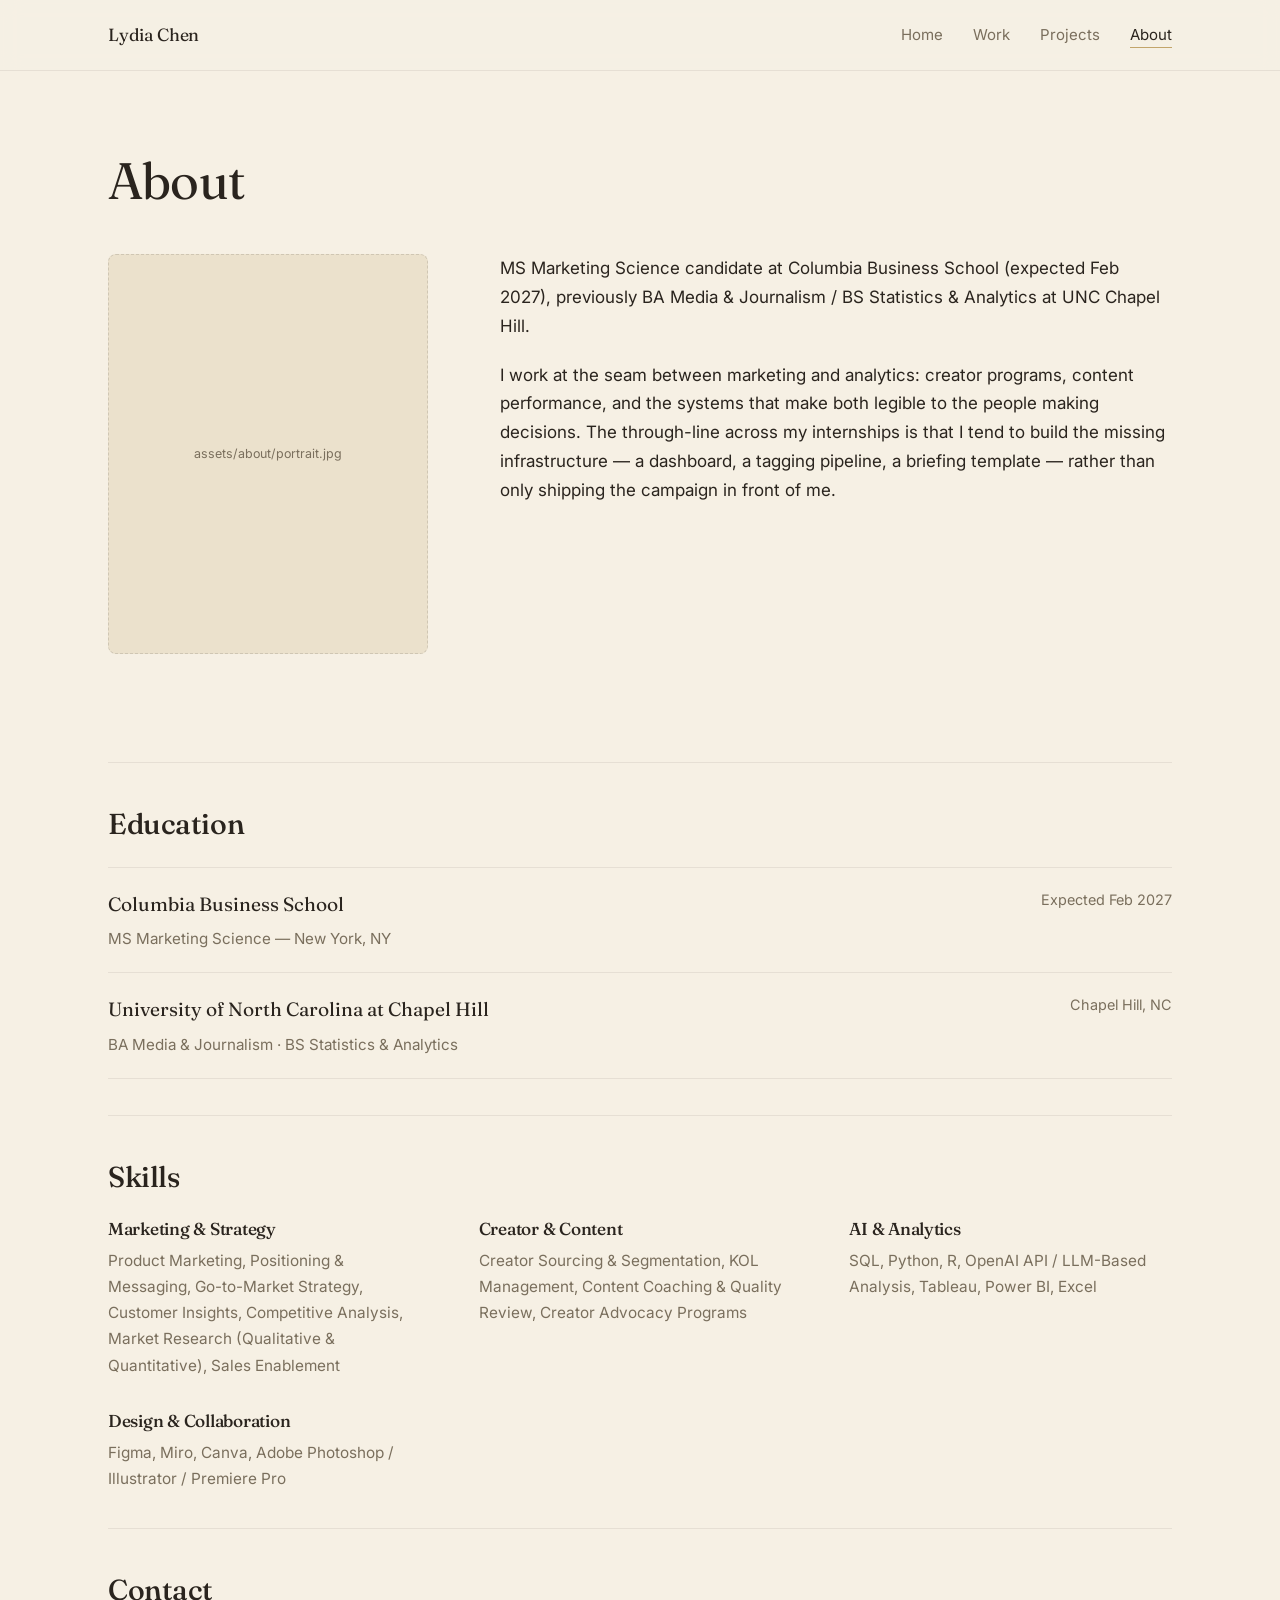
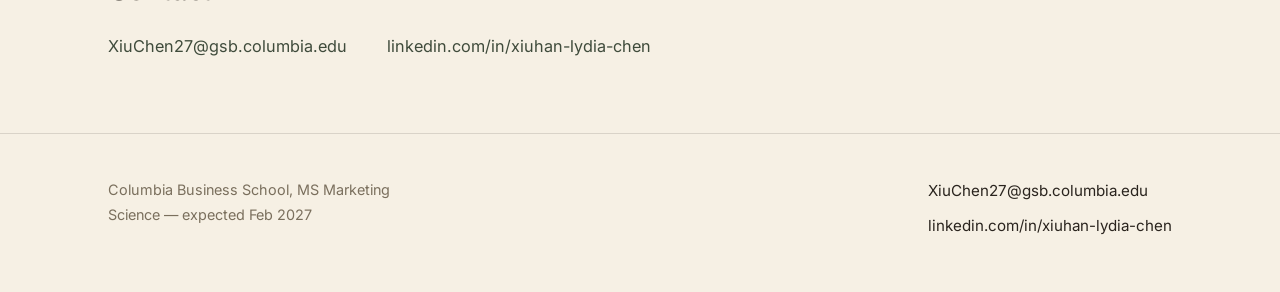
==== about.html @ 4efde794 "Rebuild as a multi-page site with beige palette and typewriter hero Replaces the single-page scroll " ====
<!DOCTYPE html>
<html lang="en">
<head>
<meta charset="UTF-8">
<meta name="viewport" content="width=device-width, initial-scale=1.0">
<title>About — Xiuhan (Lydia) Chen</title>
<meta name="description" content="About Lydia Chen — MS Marketing Science candidate at Columbia Business School, previously Media &amp; Journalism and Statistics &amp; Analytics at UNC Chapel Hill.">
<link rel="icon" href="data:image/svg+xml,<svg xmlns=%22http://www.w3.org/2000/svg%22 viewBox=%220 0 100 100%22><text y=%22.9em%22 font-size=%2290%22>%F0%9F%93%8A</text></svg>">
<link rel="preconnect" href="https://fonts.googleapis.com">
<link rel="preconnect" href="https://fonts.gstatic.com" crossorigin>
<link href="https://fonts.googleapis.com/css2?family=Fraunces:ital,opsz,wght@0,9..144,300;0,9..144,400;0,9..144,500;1,9..144,400&family=Inter:wght@400;500&display=swap" rel="stylesheet">
<link rel="stylesheet" href="style.css">
</head>
<body>

<header class="nav">
  <div class="wrap nav-inner">
    <a class="nav-logo" href="index.html">Lydia Chen</a>
    <nav>
      <ul class="nav-menu">
        <li><a href="index.html">Home</a></li>
        <li><a href="work.html">Work</a></li>
        <li><a href="projects.html">Projects</a></li>
        <li><a href="about.html" class="is-active">About</a></li>
      </ul>
    </nav>
  </div>
</header>

<main>
  <section class="page-head">
    <div class="wrap">
      <h1>About</h1>
    </div>
  </section>

  <div class="wrap">
    <div class="about-grid">
      <div class="about-portrait img-ph ph-4x5" data-asset="assets/about/portrait.jpg">assets/about/portrait.jpg</div>

      <div class="about-bio">
        <p>MS Marketing Science candidate at Columbia Business School (expected Feb 2027), previously BA Media &amp; Journalism / BS Statistics &amp; Analytics at UNC Chapel Hill.</p>
        <p>I work at the seam between marketing and analytics: creator programs, content performance, and the systems that make both legible to the people making decisions. The through-line across my internships is that I tend to build the missing infrastructure — a dashboard, a tagging pipeline, a briefing template — rather than only shipping the campaign in front of me.</p>
      </div>
    </div>

    <section class="about-block">
      <h2>Education</h2>

      <div class="edu-item">
        <p class="edu-school">Columbia Business School</p>
        <p class="edu-when">Expected Feb 2027</p>
        <p class="edu-degree">MS Marketing Science — New York, NY</p>
      </div>

      <div class="edu-item">
        <p class="edu-school">University of North Carolina at Chapel Hill</p>
        <p class="edu-when">Chapel Hill, NC</p>
        <p class="edu-degree">BA Media &amp; Journalism · BS Statistics &amp; Analytics</p>
      </div>
    </section>

    <section class="about-block">
      <h2>Skills</h2>
      <div class="skill-groups">
        <div class="skill-group">
          <h3>Marketing &amp; Strategy</h3>
          <p>Product Marketing, Positioning &amp; Messaging, Go-to-Market Strategy, Customer Insights, Competitive Analysis, Market Research (Qualitative &amp; Quantitative), Sales Enablement</p>
        </div>

        <div class="skill-group">
          <h3>Creator &amp; Content</h3>
          <p>Creator Sourcing &amp; Segmentation, KOL Management, Content Coaching &amp; Quality Review, Creator Advocacy Programs</p>
        </div>

        <div class="skill-group">
          <h3>AI &amp; Analytics</h3>
          <p>SQL, Python, R, OpenAI API / LLM-Based Analysis, Tableau, Power BI, Excel</p>
        </div>

        <div class="skill-group">
          <h3>Design &amp; Collaboration</h3>
          <p>Figma, Miro, Canva, Adobe Photoshop / Illustrator / Premiere Pro</p>
        </div>
      </div>
    </section>

    <section class="about-block">
      <h2>Contact</h2>
      <div class="contact-row">
        <a href="mailto:XiuChen27@gsb.columbia.edu">XiuChen27@gsb.columbia.edu</a>
        <a href="https://linkedin.com/in/xiuhan-lydia-chen" target="_blank" rel="noopener">linkedin.com/in/xiuhan-lydia-chen</a>
      </div>
    </section>
  </div>
</main>

<footer class="footer">
  <div class="wrap footer-inner">
    <p class="footer-note">Columbia Business School, MS Marketing Science — expected Feb 2027</p>
    <div class="footer-links">
      <a href="mailto:XiuChen27@gsb.columbia.edu">XiuChen27@gsb.columbia.edu</a>
      <a href="https://linkedin.com/in/xiuhan-lydia-chen" target="_blank" rel="noopener">linkedin.com/in/xiuhan-lydia-chen</a>
    </div>
  </div>
</footer>

<script src="script.js"></script>
</body>
</html>
---- style.css ----
/* ===========================================================
   Tokens
=========================================================== */
:root {
  --bg: #F6F0E4;
  --bg-card: #EFE6D3;
  --bg-sunk: #EBE1CC;
  --ink: #2A241E;
  --muted: #7A6F5D;
  --accent: #3F4B3B;
  --accent-2: #C2A56B;
  --line: rgba(42, 36, 30, 0.14);
  --line-soft: rgba(42, 36, 30, 0.08);

  --serif: 'Fraunces', 'Iowan Old Style', Georgia, serif;
  --sans: 'Inter', -apple-system, BlinkMacSystemFont, 'Segoe UI', sans-serif;

  --page: 1120px;
  --measure: 68ch;
  --gutter: 28px;
}

@media (prefers-color-scheme: dark) {
  :root {
    --bg: #1E1A15;
    --bg-card: #272118;
    --bg-sunk: #221C15;
    --ink: #F2E9D8;
    --muted: #A5967C;
    --accent: #9BB092;
    --accent-2: #D6BE8C;
    --line: rgba(242, 233, 216, 0.16);
    --line-soft: rgba(242, 233, 216, 0.09);
  }
}

* { box-sizing: border-box; }

html {
  scroll-behavior: smooth;
  -webkit-text-size-adjust: 100%;
}

body {
  margin: 0;
  background: var(--bg);
  color: var(--ink);
  font-family: var(--sans);
  font-size: 17px;
  line-height: 1.7;
  -webkit-font-smoothing: antialiased;
}

h1, h2, h3, h4 {
  font-family: var(--serif);
  font-weight: 500;
  line-height: 1.12;
  letter-spacing: -0.015em;
  margin: 0;
}

p { margin: 0; }

a { color: inherit; text-decoration: none; }

img { max-width: 100%; display: block; }

:focus-visible {
  outline: 2px solid var(--accent);
  outline-offset: 3px;
  border-radius: 2px;
}

.wrap {
  width: 100%;
  max-width: var(--page);
  margin: 0 auto;
  padding: 0 var(--gutter);
}

.sr-only {
  position: absolute;
  width: 1px; height: 1px;
  padding: 0; margin: -1px;
  overflow: hidden;
  clip: rect(0 0 0 0);
  white-space: nowrap;
  border: 0;
}

@media (prefers-reduced-motion: reduce) {
  html { scroll-behavior: auto; }
  *, *::before, *::after {
    animation-duration: 0.001ms !important;
    animation-iteration-count: 1 !important;
    transition-duration: 0.001ms !important;
  }
}

/* ===========================================================
   Nav
=========================================================== */
.nav {
  position: sticky;
  top: 0;
  z-index: 40;
  background: color-mix(in srgb, var(--bg) 90%, transparent);
  backdrop-filter: blur(10px);
  border-bottom: 1px solid var(--line-soft);
}

.nav-inner {
  display: flex;
  align-items: center;
  justify-content: space-between;
  gap: 20px;
  height: 70px;
}

.nav-logo {
  font-family: var(--serif);
  font-size: 1.1rem;
  letter-spacing: -0.01em;
}

.nav-menu {
  display: flex;
  gap: 30px;
  list-style: none;
  margin: 0;
  padding: 0;
  font-size: 0.94rem;
}

.nav-menu a {
  color: var(--muted);
  padding: 4px 0;
  position: relative;
  transition: color 0.2s ease;
}

.nav-menu a:hover { color: var(--ink); }

.nav-menu a::after {
  content: '';
  position: absolute;
  left: 0;
  bottom: 0;
  width: 0;
  height: 1px;
  background: var(--accent);
  transition: width 0.24s ease;
}

.nav-menu a:hover::after { width: 100%; }

.nav-menu a.is-active {
  color: var(--ink);
}

.nav-menu a.is-active::after {
  width: 100%;
  background: var(--accent-2);
}

@media (max-width: 560px) {
  .nav-inner { height: 62px; }
  .nav-menu { gap: 18px; font-size: 0.88rem; }
  .nav-logo { font-size: 1rem; }
}

/* ===========================================================
   Home hero
=========================================================== */
.hero {
  padding: clamp(72px, 13vh, 140px) 0 clamp(64px, 10vh, 120px);
  border-bottom: 1px solid var(--line-soft);
}

.hero-line {
  font-size: clamp(2rem, 5.4vw, 4rem);
  max-width: 20ch;
  font-weight: 400;
}

.type {
  color: var(--accent);
  font-style: italic;
}

.caret {
  display: inline-block;
  width: 2px;
  height: 0.82em;
  margin-left: 3px;
  vertical-align: -0.08em;
  background: var(--accent);
  animation: blink 1.05s steps(1) infinite;
}

@keyframes blink {
  0%, 49% { opacity: 1; }
  50%, 100% { opacity: 0; }
}

@media (prefers-reduced-motion: reduce) {
  .caret { animation: none; opacity: 1; }
}

.hero-sub {
  margin-top: 34px;
  max-width: 56ch;
  color: var(--muted);
  font-size: 1.06rem;
}

.hero-cta {
  margin-top: 36px;
  display: flex;
  gap: 14px;
  flex-wrap: wrap;
}

.btn {
  display: inline-block;
  padding: 11px 24px;
  border-radius: 999px;
  font-size: 0.92rem;
  border: 1px solid var(--accent);
  color: var(--accent);
  transition: background 0.22s ease, color 0.22s ease;
}

.btn:hover { background: var(--accent); color: var(--bg); }

.btn-plain {
  border-color: var(--line);
  color: var(--muted);
}

.btn-plain:hover {
  background: transparent;
  border-color: var(--ink);
  color: var(--ink);
}

/* ===========================================================
   Section framing
=========================================================== */
.section { padding: clamp(56px, 9vh, 96px) 0; }

.section + .section { border-top: 1px solid var(--line-soft); }

.section-head {
  display: flex;
  align-items: baseline;
  justify-content: space-between;
  gap: 20px;
  flex-wrap: wrap;
  margin-bottom: 34px;
}

.section-head h2 {
  font-size: clamp(1.6rem, 3vw, 2.1rem);
}

.section-lead {
  margin-top: 12px;
  color: var(--muted);
  max-width: 60ch;
}

.more-link {
  color: var(--accent);
  font-size: 0.94rem;
  border-bottom: 1px solid transparent;
  transition: border-color 0.2s ease;
  white-space: nowrap;
}

.more-link:hover { border-bottom-color: var(--accent); }

/* ===========================================================
   Page header (index pages)
=========================================================== */
.page-head {
  padding: clamp(56px, 9vh, 96px) 0 clamp(32px, 5vh, 52px);
}

.page-head h1 {
  font-size: clamp(2.2rem, 5vw, 3.2rem);
  font-weight: 400;
}

.page-head p {
  margin-top: 18px;
  color: var(--muted);
  max-width: 62ch;
}

/* ===========================================================
   Cards
=========================================================== */
.card-grid {
  display: grid;
  grid-template-columns: repeat(auto-fit, minmax(320px, 1fr));
  gap: 26px;
  padding-bottom: clamp(56px, 9vh, 96px);
}

.card {
  display: flex;
  flex-direction: column;
  background: var(--bg-card);
  border: 1px solid var(--line-soft);
  border-radius: 10px;
  overflow: hidden;
  transition: border-color 0.24s ease, transform 0.24s ease;
}

.card:hover {
  border-color: var(--accent);
  transform: translateY(-3px);
}

.card-thumb {
  aspect-ratio: 16 / 10;
  border-radius: 0;
  border: 0;
  border-bottom: 1px dashed var(--line);
  background: var(--bg-sunk);
}

.card-body {
  padding: 24px 26px 26px;
  display: flex;
  flex-direction: column;
  flex: 1;
}

.card-title {
  font-size: 1.34rem;
  transition: color 0.2s ease;
}

.card:hover .card-title { color: var(--accent); }

.card-role {
  margin-top: 8px;
  font-size: 0.93rem;
  color: var(--ink);
}

.card-meta {
  margin-top: 4px;
  font-size: 0.85rem;
  color: var(--muted);
  display: flex;
  flex-wrap: wrap;
  gap: 4px 16px;
}

.card-teaser {
  margin-top: 14px;
  color: var(--muted);
  font-size: 0.96rem;
  flex: 1;
}

/* Tags */
.tags {
  list-style: none;
  margin: 18px 0 0;
  padding: 0;
  display: flex;
  flex-wrap: wrap;
  gap: 7px;
}

.tags li {
  font-size: 0.73rem;
  letter-spacing: 0.01em;
  color: var(--accent);
  border: 1px solid var(--line);
  border-radius: 999px;
  padding: 4px 11px;
  transition: border-color 0.24s ease;
}

.card:hover .tags li { border-color: var(--accent-2); }

/* ===========================================================
   Image placeholders
=========================================================== */
.img-ph {
  background: var(--bg-sunk);
  border: 1px dashed var(--line);
  border-radius: 8px;
  display: flex;
  align-items: center;
  justify-content: center;
  text-align: center;
  padding: 12px;
  color: var(--muted);
  font-size: 0.78rem;
  line-height: 1.5;
  word-break: break-word;
}

.ph-16x9 { aspect-ratio: 16 / 9; width: 100%; }
.ph-16x10 { aspect-ratio: 16 / 10; width: 100%; }
.ph-4x5 { aspect-ratio: 4 / 5; width: 100%; }

.ph-9x16 {
  aspect-ratio: 9 / 16;
  flex: 0 1 210px;
  max-width: 210px;
}

/* ===========================================================
   Detail pages
=========================================================== */
.detail-head {
  padding: clamp(44px, 7vh, 76px) 0 clamp(28px, 4vh, 40px);
}

.back-link {
  display: inline-block;
  font-size: 0.88rem;
  color: var(--muted);
  margin-bottom: 26px;
  border-bottom: 1px solid transparent;
  transition: color 0.2s ease, border-color 0.2s ease;
}

.back-link:hover { color: var(--accent); border-bottom-color: var(--accent); }

.detail-head h1 {
  font-size: clamp(2.2rem, 5.4vw, 3.5rem);
  font-weight: 400;
  max-width: 18ch;
}

.detail-role {
  margin-top: 18px;
  font-size: 1.02rem;
}

.detail-meta {
  margin-top: 6px;
  color: var(--muted);
  font-size: 0.92rem;
  display: flex;
  flex-wrap: wrap;
  gap: 4px 22px;
}

.detail-hero {
  margin-bottom: clamp(36px, 6vh, 60px);
}

.detail-intro {
  font-family: var(--serif);
  font-size: clamp(1.15rem, 2.2vw, 1.42rem);
  line-height: 1.5;
  max-width: 48ch;
  margin-bottom: clamp(40px, 6vh, 64px);
  padding-left: 22px;
  border-left: 2px solid var(--accent-2);
}

.detail-body {
  padding-bottom: clamp(56px, 9vh, 96px);
}

.chapter {
  padding-top: clamp(36px, 5vh, 56px);
  border-top: 1px solid var(--line-soft);
  margin-top: clamp(36px, 5vh, 56px);
}

.chapter:first-child {
  border-top: 0;
  margin-top: 0;
  padding-top: 0;
}

.chapter-index {
  font-family: var(--serif);
  font-style: italic;
  font-size: 1rem;
  color: var(--accent-2);
  margin-bottom: 10px;
}

.chapter h2 {
  font-size: clamp(1.45rem, 2.8vw, 1.85rem);
  max-width: 26ch;
}

.chapter .tags { margin-bottom: 24px; }

.prose p {
  max-width: var(--measure);
  margin-bottom: 1.15em;
}

.prose p:last-child { margin-bottom: 0; }

.media-row {
  display: flex;
  flex-wrap: wrap;
  gap: 18px;
  margin-top: 30px;
}

.media-row .ph-16x9 { flex: 1 1 300px; width: auto; }

.pull {
  font-family: var(--serif);
  font-size: clamp(1.2rem, 2.4vw, 1.5rem);
  line-height: 1.45;
  color: var(--accent);
  max-width: 40ch;
  margin: 34px 0;
  padding-left: 22px;
  border-left: 2px solid var(--accent);
}

.stat-band {
  display: flex;
  flex-wrap: wrap;
  gap: 36px 56px;
  margin: 34px 0;
  padding: 28px 0;
  border-top: 1px solid var(--line);
  border-bottom: 1px solid var(--line);
}

.stat-num {
  font-family: var(--serif);
  font-size: clamp(1.9rem, 4vw, 2.6rem);
  line-height: 1;
  display: block;
}

.stat-label {
  margin-top: 8px;
  color: var(--muted);
  font-size: 0.88rem;
  max-width: 22ch;
}

.link-list {
  list-style: none;
  margin: 34px 0 0;
  padding: 0;
  display: flex;
  flex-direction: column;
  gap: 2px;
  max-width: var(--measure);
}

.link-list a {
  display: block;
  padding: 15px 4px;
  border-top: 1px solid var(--line-soft);
  color: var(--ink);
  font-size: 0.97rem;
  transition: color 0.2s ease, padding-left 0.22s ease;
}

.link-list li:last-child a { border-bottom: 1px solid var(--line-soft); }

.link-list a:hover { color: var(--accent); padding-left: 12px; }

.link-list .link-note {
  display: block;
  color: var(--muted);
  font-size: 0.85rem;
  margin-top: 2px;
}

.link-list a[aria-disabled="true"] {
  color: var(--muted);
  cursor: default;
}

.link-list a[aria-disabled="true"]:hover { padding-left: 4px; color: var(--muted); }

/* page-to-page footer nav */
.next-nav {
  border-top: 1px solid var(--line);
  padding: 30px 0 clamp(48px, 8vh, 80px);
  display: flex;
  justify-content: space-between;
  gap: 20px;
  flex-wrap: wrap;
  font-size: 0.95rem;
}

.next-nav a { color: var(--accent); }
.next-nav a:hover { border-bottom: 1px solid var(--accent); }

/* ===========================================================
   About page
=========================================================== */
.about-grid {
  display: grid;
  grid-template-columns: 320px 1fr;
  gap: clamp(32px, 6vw, 72px);
  align-items: start;
  padding-bottom: clamp(48px, 8vh, 80px);
}

.about-bio p {
  max-width: var(--measure);
  margin-bottom: 1.15em;
}

@media (max-width: 760px) {
  .about-grid { grid-template-columns: 1fr; }
  .about-portrait { max-width: 280px; }
}

.about-block {
  padding-top: clamp(36px, 5vh, 56px);
  border-top: 1px solid var(--line-soft);
  margin-top: clamp(24px, 4vh, 40px);
}

.about-block:last-of-type { padding-bottom: clamp(48px, 8vh, 80px); }

.about-block > h2 {
  font-size: clamp(1.4rem, 2.6vw, 1.8rem);
  margin-bottom: 26px;
}

.edu-item {
  display: grid;
  grid-template-columns: 1fr auto;
  gap: 6px 24px;
  padding: 20px 0;
  border-bottom: 1px solid var(--line-soft);
}

.edu-item:first-of-type { border-top: 1px solid var(--line-soft); }

.edu-school {
  font-family: var(--serif);
  font-size: 1.2rem;
}

.edu-degree {
  color: var(--muted);
  font-size: 0.95rem;
  grid-column: 1;
}

.edu-when {
  grid-row: 1;
  grid-column: 2;
  color: var(--muted);
  font-size: 0.9rem;
  text-align: right;
}

@media (max-width: 560px) {
  .edu-item { grid-template-columns: 1fr; }
  .edu-when { grid-row: auto; grid-column: 1; text-align: left; }
}

.skill-groups {
  display: grid;
  grid-template-columns: repeat(auto-fit, minmax(260px, 1fr));
  gap: 32px 48px;
}

.skill-group h3 {
  font-size: 1.08rem;
  margin-bottom: 10px;
}

.skill-group p {
  color: var(--muted);
  font-size: 0.96rem;
  max-width: 42ch;
}

.contact-row {
  display: flex;
  flex-wrap: wrap;
  gap: 12px 40px;
  font-size: 1.02rem;
}

.contact-row a {
  color: var(--accent);
  border-bottom: 1px solid transparent;
  transition: border-color 0.2s ease;
}

.contact-row a:hover { border-bottom-color: var(--accent); }

/* ===========================================================
   Footer
=========================================================== */
.footer {
  border-top: 1px solid var(--line);
  padding: 44px 0 52px;
}

.footer-inner {
  display: flex;
  justify-content: space-between;
  gap: 24px 40px;
  flex-wrap: wrap;
  align-items: flex-start;
}

.footer-note {
  color: var(--muted);
  font-size: 0.9rem;
  max-width: 34ch;
}

.footer-links {
  display: flex;
  flex-direction: column;
  gap: 8px;
  font-size: 0.95rem;
}

.footer-links a {
  color: var(--ink);
  border-bottom: 1px solid transparent;
  transition: color 0.2s ease, border-color 0.2s ease;
  align-self: flex-start;
}

.footer-links a:hover { color: var(--accent); border-bottom-color: var(--accent); }
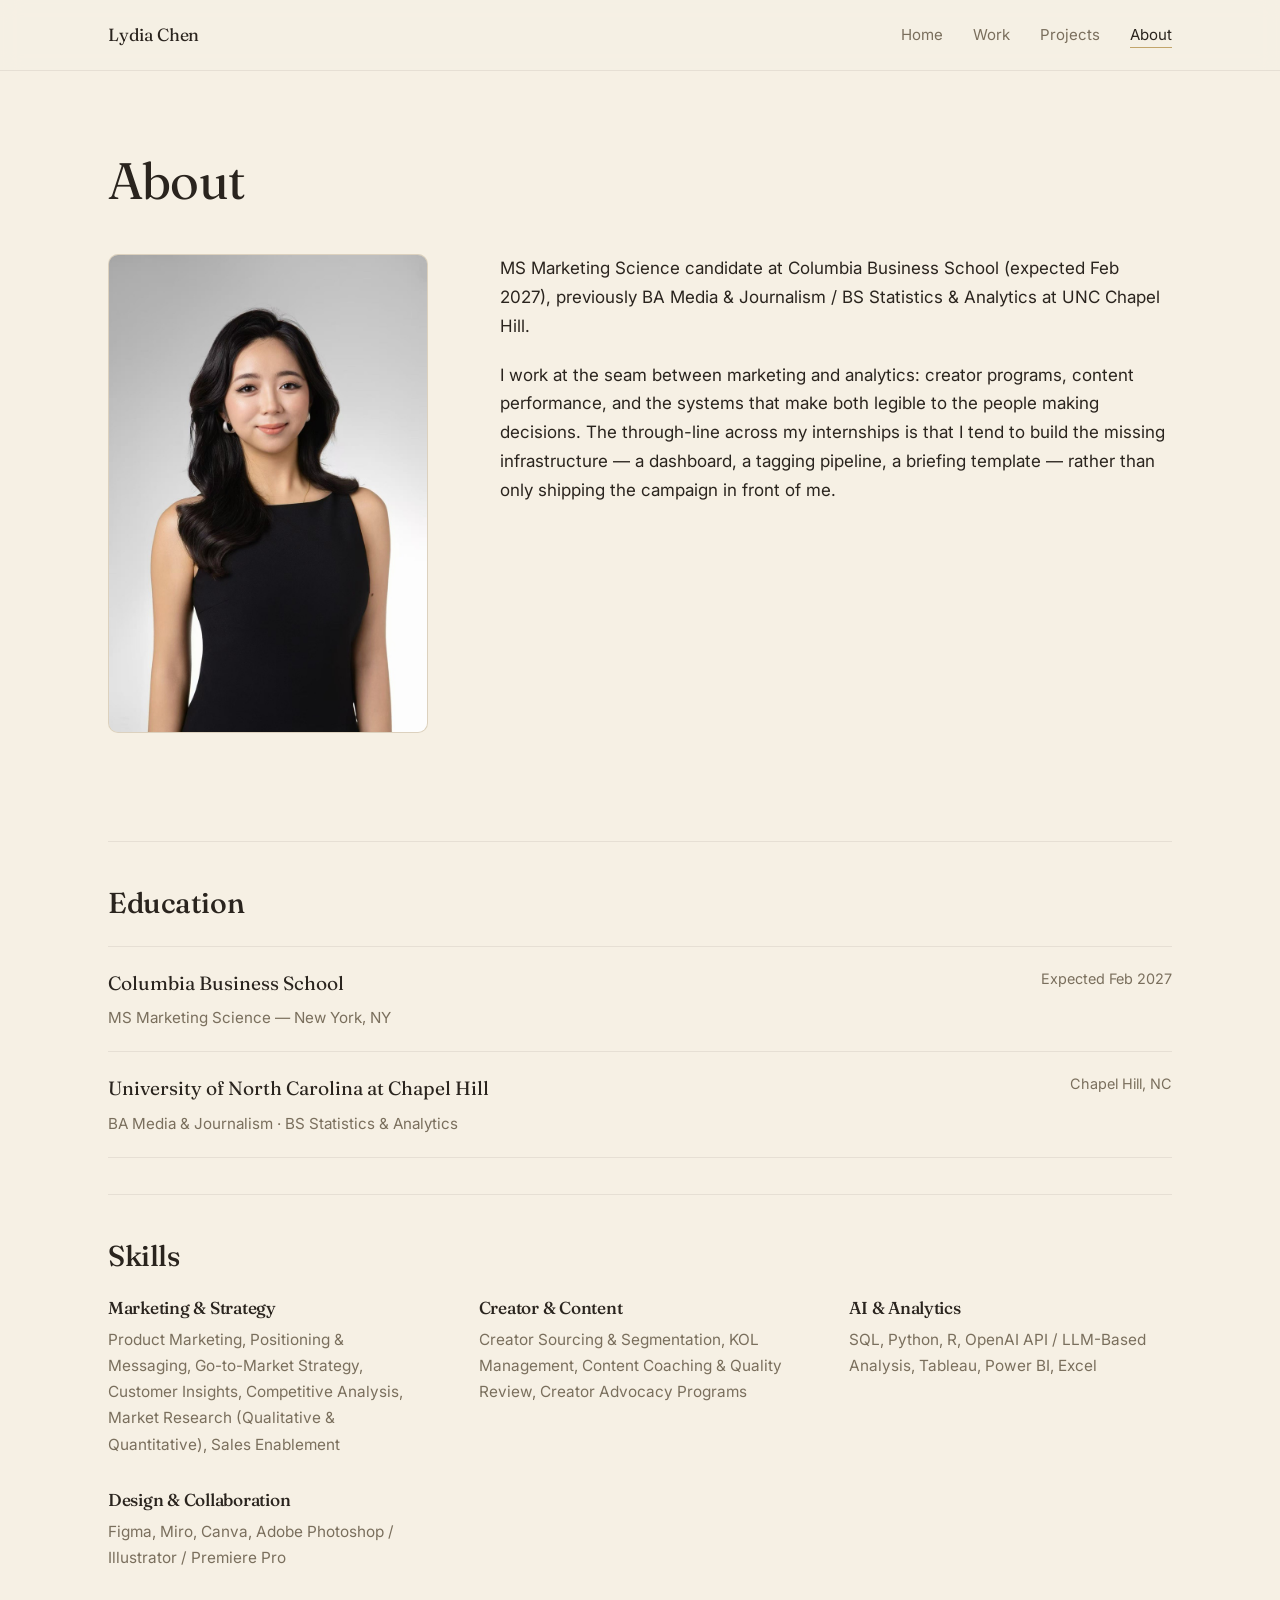
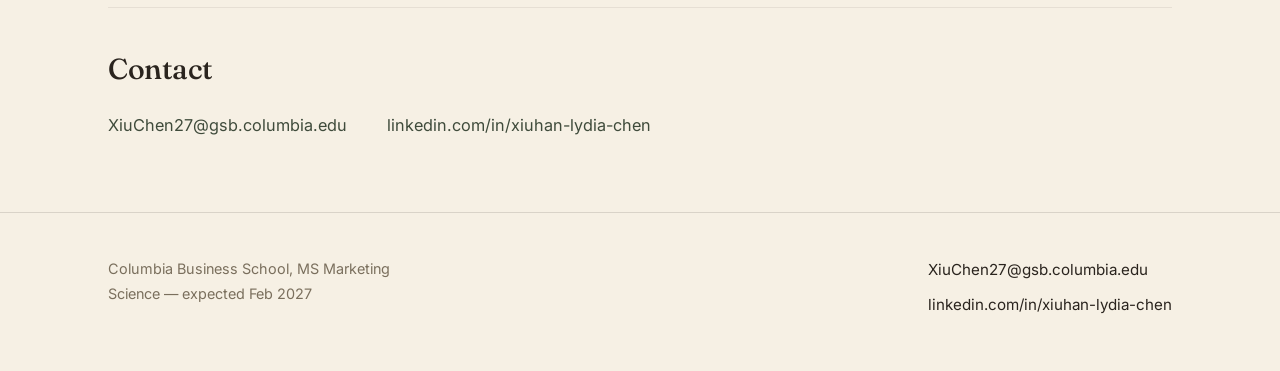
==== commit 3d5882e4: "Drop work page heroes and add the About portrait Both internship pages now open on the write-up rath" ====
--- a/about.html
+++ b/about.html
@@ -36,7 +36,7 @@
 
   <div class="wrap">
     <div class="about-grid">
-      <div class="about-portrait img-ph ph-4x5" data-asset="assets/about/portrait.jpg">assets/about/portrait.jpg</div>
+      <figure class="about-portrait"><img src="assets/about/portrait.jpg" alt="Xiuhan (Lydia) Chen"></figure>
 
       <div class="about-bio">
         <p>MS Marketing Science candidate at Columbia Business School (expected Feb 2027), previously BA Media &amp; Journalism / BS Statistics &amp; Analytics at UNC Chapel Hill.</p>
--- a/style.css
+++ b/style.css
@@ -183,28 +183,64 @@
   font-weight: 400;
 }
 
-.type {
+@keyframes rise {
+  from { opacity: 0; transform: translateY(12px); }
+  to { opacity: 1; transform: none; }
+}
+
+.hero-line,
+.hero-roles,
+.hero-sub,
+.hero-cta {
+  opacity: 0;
+  animation: rise 0.62s ease forwards;
+}
+
+.hero-line { animation-delay: 0.04s; }
+.hero-roles { animation-delay: 0.16s; }
+.hero-sub { animation-delay: 0.26s; }
+.hero-cta { animation-delay: 0.34s; }
+
+@media (prefers-reduced-motion: reduce) {
+  .hero-line,
+  .hero-roles,
+  .hero-sub,
+  .hero-cta {
+    opacity: 1;
+    animation: none;
+    transform: none;
+  }
+}
+
+.hero-roles {
+  list-style: none;
+  margin: 30px 0 0;
+  padding: 22px 0 0;
+  border-top: 1px solid var(--line);
+  max-width: 30ch;
+  display: flex;
+  flex-direction: column;
+  gap: 7px;
+  font-family: var(--serif);
+  font-style: italic;
+  font-size: clamp(1.02rem, 1.7vw, 1.22rem);
   color: var(--accent);
-  font-style: italic;
-}
-
-.caret {
-  display: inline-block;
-  width: 2px;
-  height: 0.82em;
-  margin-left: 3px;
-  vertical-align: -0.08em;
-  background: var(--accent);
-  animation: blink 1.05s steps(1) infinite;
-}
-
-@keyframes blink {
-  0%, 49% { opacity: 1; }
-  50%, 100% { opacity: 0; }
-}
-
-@media (prefers-reduced-motion: reduce) {
-  .caret { animation: none; opacity: 1; }
+  line-height: 1.35;
+}
+
+@media (min-width: 820px) {
+  .hero-roles {
+    max-width: none;
+    flex-direction: row;
+    flex-wrap: wrap;
+    gap: 10px 0;
+  }
+
+  .hero-roles li:not(:last-child)::after {
+    content: '/';
+    color: var(--accent-2);
+    margin: 0 14px;
+  }
 }
 
 .hero-sub {
@@ -325,11 +361,37 @@
 
 .card-thumb {
   aspect-ratio: 16 / 10;
-  border-radius: 0;
-  border: 0;
-  border-bottom: 1px dashed var(--line);
+  border-bottom: 1px solid var(--line-soft);
   background: var(--bg-sunk);
-}
+  overflow: hidden;
+}
+
+.card-thumb img {
+  width: 100%;
+  height: 100%;
+  object-fit: cover;
+  transition: transform 0.45s ease;
+}
+
+.card:hover .card-thumb img { transform: scale(1.03); }
+
+.card-thumb.thumb-top img { object-position: center top; }
+
+/* Logo covers sit on their own white ground, so give them room to breathe */
+.card-thumb.thumb-logo {
+  background: var(--logo-bg, #FFFFFF);
+  display: flex;
+  align-items: center;
+  justify-content: center;
+}
+
+.card-thumb.thumb-logo img {
+  width: 62%;
+  height: auto;
+  object-fit: contain;
+}
+
+.card:hover .card-thumb.thumb-logo img { transform: scale(1.05); }
 
 .card-body {
   padding: 24px 26px 26px;
@@ -417,6 +479,21 @@
   max-width: 210px;
 }
 
+/* Vertical clips keep their own aspect ratio rather than being cropped */
+.media-video {
+  margin: 0;
+  flex: 0 1 210px;
+  max-width: 210px;
+}
+
+.media-video video {
+  width: 100%;
+  height: auto;
+  border: 1px solid var(--line-soft);
+  border-radius: 8px;
+  background: var(--bg-sunk);
+}
+
 /* ===========================================================
    Detail pages
 =========================================================== */
@@ -456,8 +533,20 @@
 }
 
 .detail-hero {
-  margin-bottom: clamp(36px, 6vh, 60px);
-}
+  margin: 0 0 clamp(36px, 6vh, 60px);
+  border: 1px solid var(--line-soft);
+  border-radius: 10px;
+  overflow: hidden;
+  background: var(--bg-sunk);
+}
+
+.detail-hero img {
+  width: 100%;
+  aspect-ratio: 16 / 9;
+  object-fit: cover;
+}
+
+.detail-hero.hero-top img { object-position: center 22%; }
 
 .detail-intro {
   font-family: var(--serif);
@@ -515,6 +604,29 @@
 }
 
 .media-row .ph-16x9 { flex: 1 1 300px; width: auto; }
+
+.media-row figure { margin: 0; }
+
+.shot { flex: 1 1 320px; min-width: 0; }
+
+.shot img {
+  width: 100%;
+  border: 1px solid var(--line-soft);
+  border-radius: 8px;
+  background: var(--bg-sunk);
+}
+
+.shot-portrait {
+  flex: 0 1 210px;
+  max-width: 210px;
+}
+
+.media-row figcaption {
+  margin-top: 9px;
+  font-size: 0.82rem;
+  line-height: 1.45;
+  color: var(--muted);
+}
 
 .pull {
   font-family: var(--serif);
@@ -603,6 +715,103 @@
 .next-nav a:hover { border-bottom: 1px solid var(--accent); }
 
 /* ===========================================================
+   Lightbox
+=========================================================== */
+.is-zoomable { cursor: zoom-in; }
+
+.shot img.is-zoomable,
+.shot-portrait img.is-zoomable,
+.detail-hero img.is-zoomable {
+  transition: opacity 0.2s ease;
+}
+
+.shot img.is-zoomable:hover,
+.shot-portrait img.is-zoomable:hover,
+.detail-hero img.is-zoomable:hover {
+  opacity: 0.88;
+}
+
+.media-video { position: relative; }
+
+.zoom-btn {
+  position: absolute;
+  top: 8px;
+  right: 8px;
+  font-family: var(--sans);
+  font-size: 0.74rem;
+  padding: 5px 11px;
+  border-radius: 999px;
+  border: 0;
+  background: color-mix(in srgb, var(--ink) 74%, transparent);
+  color: var(--bg);
+  cursor: pointer;
+  backdrop-filter: blur(4px);
+}
+
+.zoom-btn:hover { background: var(--ink); }
+
+/* display:flex would otherwise beat the UA rule for [hidden] */
+.lightbox[hidden] { display: none; }
+
+.lightbox {
+  position: fixed;
+  inset: 0;
+  z-index: 100;
+  background: color-mix(in srgb, var(--ink) 93%, transparent);
+  display: flex;
+  flex-direction: column;
+  align-items: center;
+  justify-content: center;
+  gap: 16px;
+  padding: clamp(20px, 5vw, 56px);
+  cursor: zoom-out;
+}
+
+.lightbox-stage {
+  display: flex;
+  align-items: center;
+  justify-content: center;
+  max-width: 100%;
+  max-height: 84vh;
+}
+
+.lightbox-stage img,
+.lightbox-stage video {
+  max-width: 100%;
+  max-height: 84vh;
+  width: auto;
+  height: auto;
+  border-radius: 6px;
+  cursor: default;
+  background: var(--bg-sunk);
+}
+
+.lightbox-caption {
+  color: var(--bg);
+  font-size: 0.88rem;
+  text-align: center;
+  max-width: 62ch;
+  opacity: 0.82;
+}
+
+.lightbox-close {
+  position: absolute;
+  top: clamp(12px, 3vw, 26px);
+  right: clamp(12px, 3vw, 26px);
+  width: 42px;
+  height: 42px;
+  border-radius: 999px;
+  border: 1px solid color-mix(in srgb, var(--bg) 40%, transparent);
+  background: transparent;
+  color: var(--bg);
+  font-size: 1.5rem;
+  line-height: 1;
+  cursor: pointer;
+}
+
+.lightbox-close:hover { background: color-mix(in srgb, var(--bg) 16%, transparent); }
+
+/* ===========================================================
    About page
 =========================================================== */
 .about-grid {
@@ -618,6 +827,19 @@
   margin-bottom: 1.15em;
 }
 
+.about-portrait {
+  margin: 0;
+  border: 1px solid var(--line-soft);
+  border-radius: 10px;
+  overflow: hidden;
+  background: var(--bg-sunk);
+}
+
+.about-portrait img {
+  width: 100%;
+  height: auto;
+}
+
 @media (max-width: 760px) {
   .about-grid { grid-template-columns: 1fr; }
   .about-portrait { max-width: 280px; }
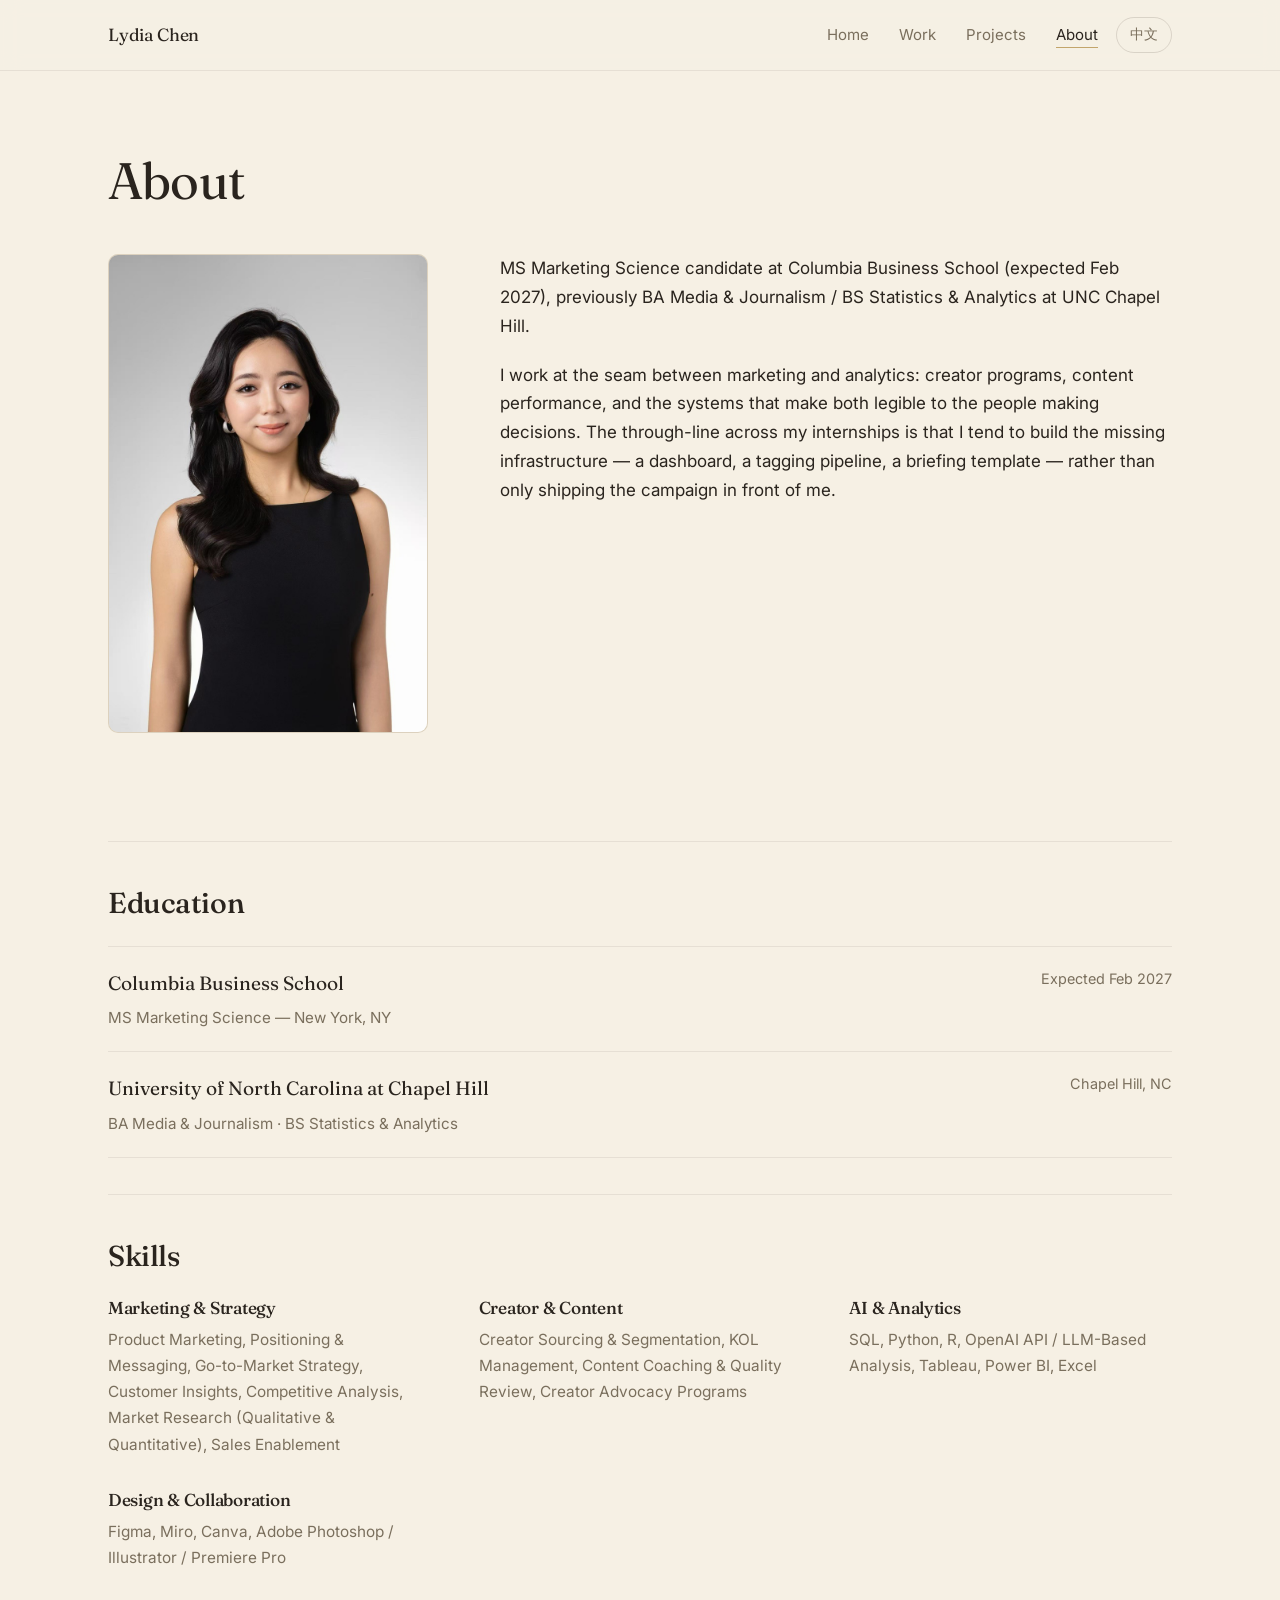
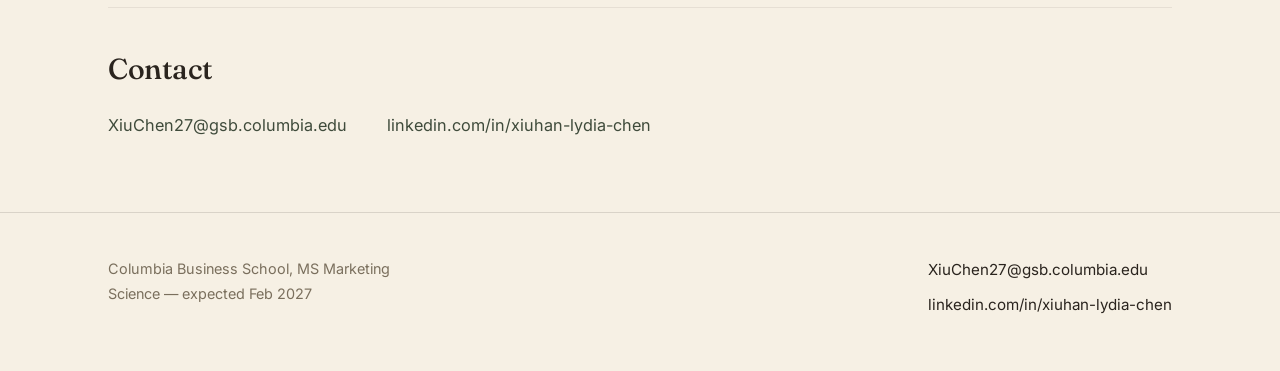
==== commit 0761934d: "Link to the Chinese site from the nav Adds a language switcher beside the menu on every page, pointi" ====
--- a/about.html
+++ b/about.html
@@ -16,14 +16,17 @@
 <header class="nav">
   <div class="wrap nav-inner">
     <a class="nav-logo" href="index.html">Lydia Chen</a>
-    <nav>
-      <ul class="nav-menu">
-        <li><a href="index.html">Home</a></li>
-        <li><a href="work.html">Work</a></li>
-        <li><a href="projects.html">Projects</a></li>
-        <li><a href="about.html" class="is-active">About</a></li>
-      </ul>
-    </nav>
+    <div class="nav-right">
+      <nav>
+        <ul class="nav-menu">
+          <li><a href="index.html">Home</a></li>
+          <li><a href="work.html">Work</a></li>
+          <li><a href="projects.html">Projects</a></li>
+          <li><a href="about.html" class="is-active">About</a></li>
+        </ul>
+      </nav>
+      <a class="nav-lang" href="https://lydiachen419-cmd.github.io/lydia-chen-portfolio-zh/">中文</a>
+    </div>
   </div>
 </header>
 
--- a/style.css
+++ b/style.css
@@ -961,3 +961,29 @@
 }
 
 .footer-links a:hover { color: var(--accent); border-bottom-color: var(--accent); }
+
+/* ===========================================================
+   Language switcher
+=========================================================== */
+.nav-right {
+  display: flex;
+  align-items: center;
+  gap: 18px;
+}
+
+.nav-lang {
+  font-size: 0.85rem;
+  color: var(--muted);
+  border: 1px solid var(--line);
+  border-radius: 999px;
+  padding: 5px 13px;
+  transition: color 0.2s ease, border-color 0.2s ease;
+  white-space: nowrap;
+}
+
+.nav-lang:hover { color: var(--accent); border-color: var(--accent); }
+
+@media (max-width: 560px) {
+  .nav-right { gap: 12px; }
+  .nav-lang { font-size: 0.78rem; padding: 4px 10px; }
+}
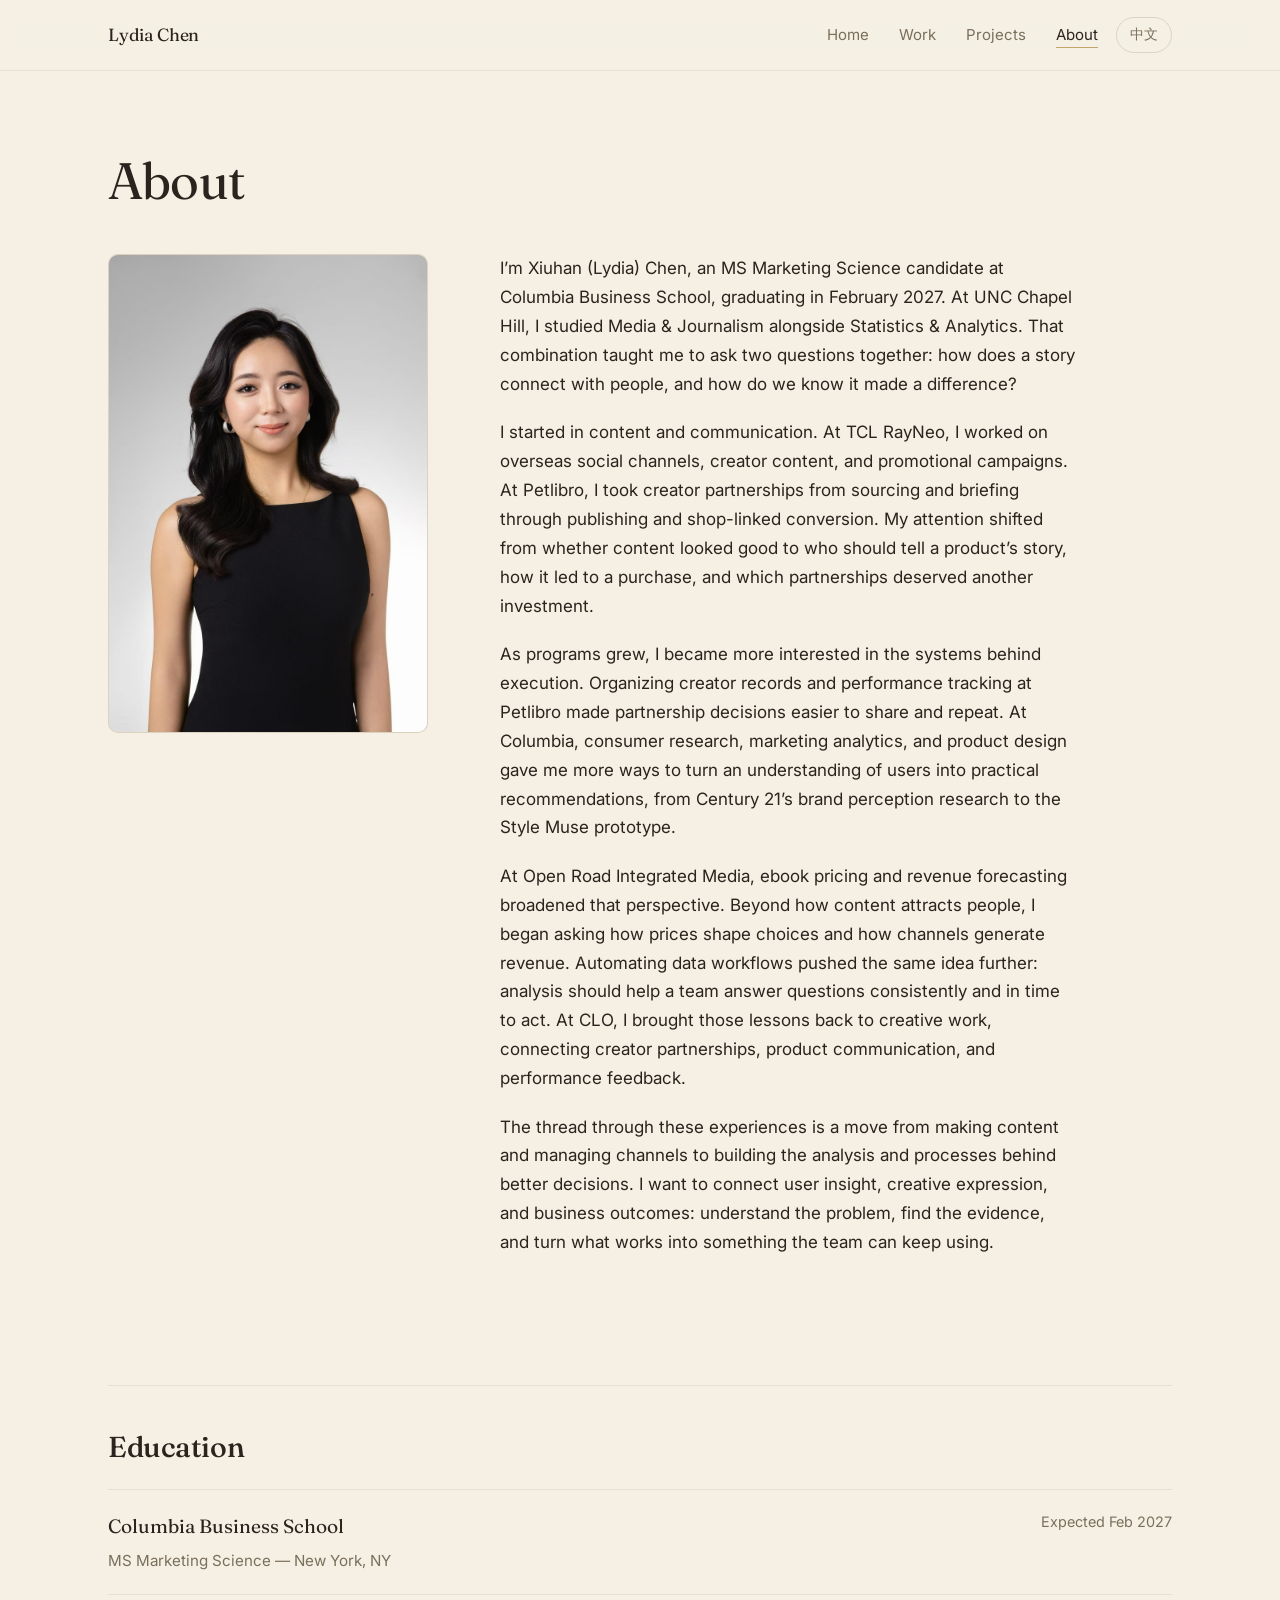
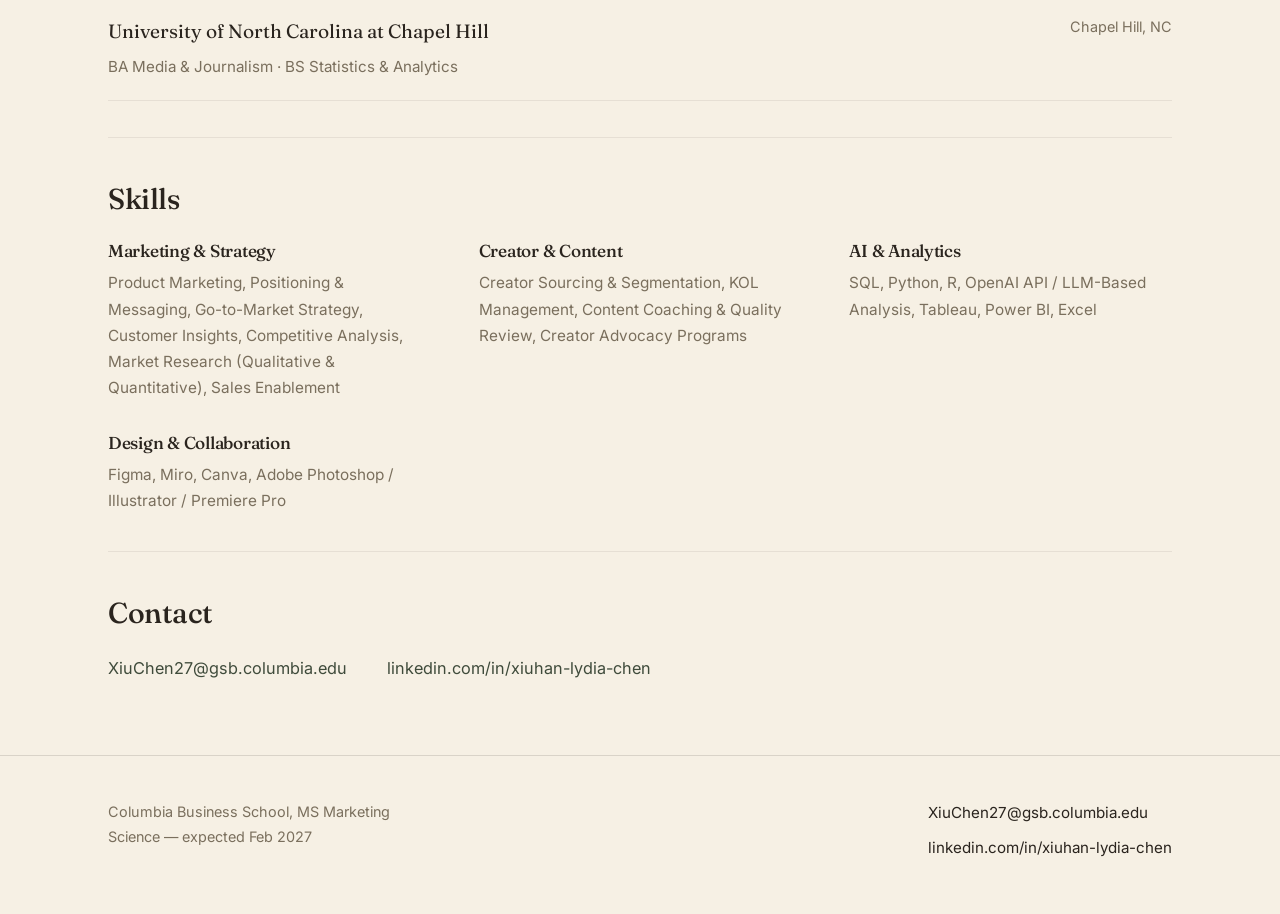
==== commit 1389afa2: "Match English portfolio to Chinese STAR structure and personal storyline" ====
--- a/about.html
+++ b/about.html
@@ -41,10 +41,7 @@
     <div class="about-grid">
       <figure class="about-portrait"><img src="assets/about/portrait.jpg" alt="Xiuhan (Lydia) Chen"></figure>
 
-      <div class="about-bio">
-        <p>MS Marketing Science candidate at Columbia Business School (expected Feb 2027), previously BA Media &amp; Journalism / BS Statistics &amp; Analytics at UNC Chapel Hill.</p>
-        <p>I work at the seam between marketing and analytics: creator programs, content performance, and the systems that make both legible to the people making decisions. The through-line across my internships is that I tend to build the missing infrastructure — a dashboard, a tagging pipeline, a briefing template — rather than only shipping the campaign in front of me.</p>
-      </div>
+      <div class="about-bio"><p>I’m Xiuhan (Lydia) Chen, an MS Marketing Science candidate at Columbia Business School, graduating in February 2027. At UNC Chapel Hill, I studied Media &amp; Journalism alongside Statistics &amp; Analytics. That combination taught me to ask two questions together: how does a story connect with people, and how do we know it made a difference?</p><p>I started in content and communication. At TCL RayNeo, I worked on overseas social channels, creator content, and promotional campaigns. At Petlibro, I took creator partnerships from sourcing and briefing through publishing and shop-linked conversion. My attention shifted from whether content looked good to who should tell a product’s story, how it led to a purchase, and which partnerships deserved another investment.</p><p>As programs grew, I became more interested in the systems behind execution. Organizing creator records and performance tracking at Petlibro made partnership decisions easier to share and repeat. At Columbia, consumer research, marketing analytics, and product design gave me more ways to turn an understanding of users into practical recommendations, from Century 21’s brand perception research to the Style Muse prototype.</p><p>At Open Road Integrated Media, ebook pricing and revenue forecasting broadened that perspective. Beyond how content attracts people, I began asking how prices shape choices and how channels generate revenue. Automating data workflows pushed the same idea further: analysis should help a team answer questions consistently and in time to act. At CLO, I brought those lessons back to creative work, connecting creator partnerships, product communication, and performance feedback.</p><p>The thread through these experiences is a move from making content and managing channels to building the analysis and processes behind better decisions. I want to connect user insight, creative expression, and business outcomes: understand the problem, find the evidence, and turn what works into something the team can keep using.</p></div>
     </div>
 
     <section class="about-block">
--- a/style.css
+++ b/style.css
@@ -16,7 +16,7 @@
   --sans: 'Inter', -apple-system, BlinkMacSystemFont, 'Segoe UI', sans-serif;
 
   --page: 1120px;
-  --measure: 68ch;
+  --measure: 34em;
   --gutter: 28px;
 }
 
@@ -179,7 +179,7 @@
 
 .hero-line {
   font-size: clamp(2rem, 5.4vw, 4rem);
-  max-width: 20ch;
+  max-width: 17em;
   font-weight: 400;
 }
 
@@ -217,7 +217,7 @@
   margin: 30px 0 0;
   padding: 22px 0 0;
   border-top: 1px solid var(--line);
-  max-width: 30ch;
+  max-width: 19em;
   display: flex;
   flex-direction: column;
   gap: 7px;
@@ -245,7 +245,7 @@
 
 .hero-sub {
   margin-top: 34px;
-  max-width: 56ch;
+  max-width: 34em;
   color: var(--muted);
   font-size: 1.06rem;
 }
@@ -303,7 +303,7 @@
 .section-lead {
   margin-top: 12px;
   color: var(--muted);
-  max-width: 60ch;
+  max-width: 36em;
 }
 
 .more-link {
@@ -331,7 +331,7 @@
 .page-head p {
   margin-top: 18px;
   color: var(--muted);
-  max-width: 62ch;
+  max-width: 36em;
 }
 
 /* ===========================================================
@@ -515,7 +515,7 @@
 .detail-head h1 {
   font-size: clamp(2.2rem, 5.4vw, 3.5rem);
   font-weight: 400;
-  max-width: 18ch;
+  max-width: 15em;
 }
 
 .detail-role {
@@ -552,7 +552,7 @@
   font-family: var(--serif);
   font-size: clamp(1.15rem, 2.2vw, 1.42rem);
   line-height: 1.5;
-  max-width: 48ch;
+  max-width: 46em;
   margin-bottom: clamp(40px, 6vh, 64px);
   padding-left: 22px;
   border-left: 2px solid var(--accent-2);
@@ -584,15 +584,23 @@
 
 .chapter h2 {
   font-size: clamp(1.45rem, 2.8vw, 1.85rem);
-  max-width: 26ch;
+  max-width: 24em;
 }
 
 .chapter .tags { margin-bottom: 24px; }
 
 .prose p {
-  max-width: var(--measure);
+  max-width: none;
   margin-bottom: 1.15em;
 }
+
+.prose h3 {
+  font-size: 1.2rem;
+  margin: 1.9em 0 0.55em;
+  color: var(--ink);
+}
+
+.prose h3:first-child { margin-top: 0; }
 
 .prose p:last-child { margin-bottom: 0; }
 
@@ -607,7 +615,7 @@
 
 .media-row figure { margin: 0; }
 
-.shot { flex: 1 1 320px; min-width: 0; }
+.shot { flex: 1 1 430px; min-width: 0; }
 
 .shot img {
   width: 100%;
@@ -633,7 +641,7 @@
   font-size: clamp(1.2rem, 2.4vw, 1.5rem);
   line-height: 1.45;
   color: var(--accent);
-  max-width: 40ch;
+  max-width: 26em;
   margin: 34px 0;
   padding-left: 22px;
   border-left: 2px solid var(--accent);
@@ -660,7 +668,7 @@
   margin-top: 8px;
   color: var(--muted);
   font-size: 0.88rem;
-  max-width: 22ch;
+  max-width: 14em;
 }
 
 .link-list {
@@ -670,7 +678,6 @@
   display: flex;
   flex-direction: column;
   gap: 2px;
-  max-width: var(--measure);
 }
 
 .link-list a {
@@ -790,7 +797,7 @@
   color: var(--bg);
   font-size: 0.88rem;
   text-align: center;
-  max-width: 62ch;
+  max-width: 36em;
   opacity: 0.82;
 }
 
@@ -906,7 +913,7 @@
 .skill-group p {
   color: var(--muted);
   font-size: 0.96rem;
-  max-width: 42ch;
+  max-width: 26em;
 }
 
 .contact-row {
@@ -943,7 +950,7 @@
 .footer-note {
   color: var(--muted);
   font-size: 0.9rem;
-  max-width: 34ch;
+  max-width: 22em;
 }
 
 .footer-links {
@@ -987,3 +994,106 @@
   .nav-right { gap: 12px; }
   .nav-lang { font-size: 0.78rem; padding: 4px 10px; }
 }
+
+
+/* ===========================================================
+   Key slides
+=========================================================== */
+.highlights {
+  margin-top: 46px;
+  padding-top: 28px;
+  border-top: 1px solid var(--line);
+}
+
+.highlight-grid {
+  display: grid;
+  grid-template-columns: repeat(2, 1fr);
+  gap: 30px 26px;
+}
+
+@media (max-width: 700px) {
+  .highlight-grid { grid-template-columns: 1fr; }
+}
+
+/* a dense slide that needs the whole row to stay readable */
+.highlight-wide { grid-column: 1 / -1; }
+
+.highlight { margin: 0; }
+
+.highlight img {
+  width: 100%;
+  height: auto;
+  border: 1px solid var(--line-soft);
+  border-radius: 8px;
+  background: var(--bg-sunk);
+}
+
+.highlight figcaption {
+  margin-top: 11px;
+  font-size: 0.9rem;
+  line-height: 1.6;
+  color: var(--muted);
+}
+
+/* Compact STAR narratives, aligned with the slide width. */
+.star-story { margin-top: 28px; }
+.star-row { display: grid; grid-template-columns: 88px minmax(0,1fr); gap: 20px; padding: 16px 0; border-bottom: 1px solid var(--line-soft); }
+.prose.star-story .star-row h3 { font-family: var(--sans); font-size: .88rem; color: var(--muted); margin: 3px 0 0; }
+.prose.star-story .star-row p { margin: 0; }
+.star-row:last-child { border-bottom: 0; }
+.star-row:last-child h3 { color: var(--accent); }
+@media(max-width:560px) { .star-row { grid-template-columns: 1fr; gap: 7px; } }
+
+
+.automation-flow { display:grid; grid-template-columns:repeat(2,minmax(0,1fr)); gap:24px; padding-left:24px; margin-top:24px; }
+.automation-flow p { color:var(--muted); margin-top:8px; }
+@media(max-width:560px) { .automation-flow { grid-template-columns:1fr; } }
+
+
+/* Homepage portrait alongside the introduction. */
+.hero-intro-grid { display:grid; grid-template-columns:minmax(0,1fr) minmax(220px,300px); gap:clamp(32px,5vw,64px); align-items:center; }
+.hero-copy { min-width:0; }
+.hero-portrait { margin:0; }
+.hero-portrait img { display:block; width:100%; height:auto; border-radius:12px; border:1px solid var(--line-soft); }
+@media(max-width:760px) { .hero-intro-grid { grid-template-columns:1fr; gap:32px; } .hero-portrait { width:min(100%,280px); } }
+
+.star-row { grid-template-columns:100px minmax(0,1fr); }
+@media(max-width:560px) { .star-row { grid-template-columns:1fr; } }
+
+.capabilities {
+  display: grid;
+  grid-template-columns: repeat(4, 1fr);
+  gap: 26px 30px;
+  margin-top: 46px;
+  padding-top: 34px;
+  border-top: 1px solid var(--line);
+}
+
+.capability h3 {
+  font-size: 1.02rem;
+  margin-bottom: 8px;
+}
+
+.capability p {
+  color: var(--muted);
+  font-size: 0.9rem;
+  line-height: 1.7;
+}
+
+@media (max-width: 860px) {
+  .capabilities { grid-template-columns: repeat(2, 1fr); }
+}
+
+@media (max-width: 460px) {
+  .capabilities { grid-template-columns: 1fr; gap: 22px; }
+}
+
+
+.capability-head {
+  grid-column: 1 / -1;
+  font-family: var(--serif);
+  font-style: italic;
+  font-size: 1rem;
+  color: var(--accent-2);
+  margin-bottom: -8px;
+}
